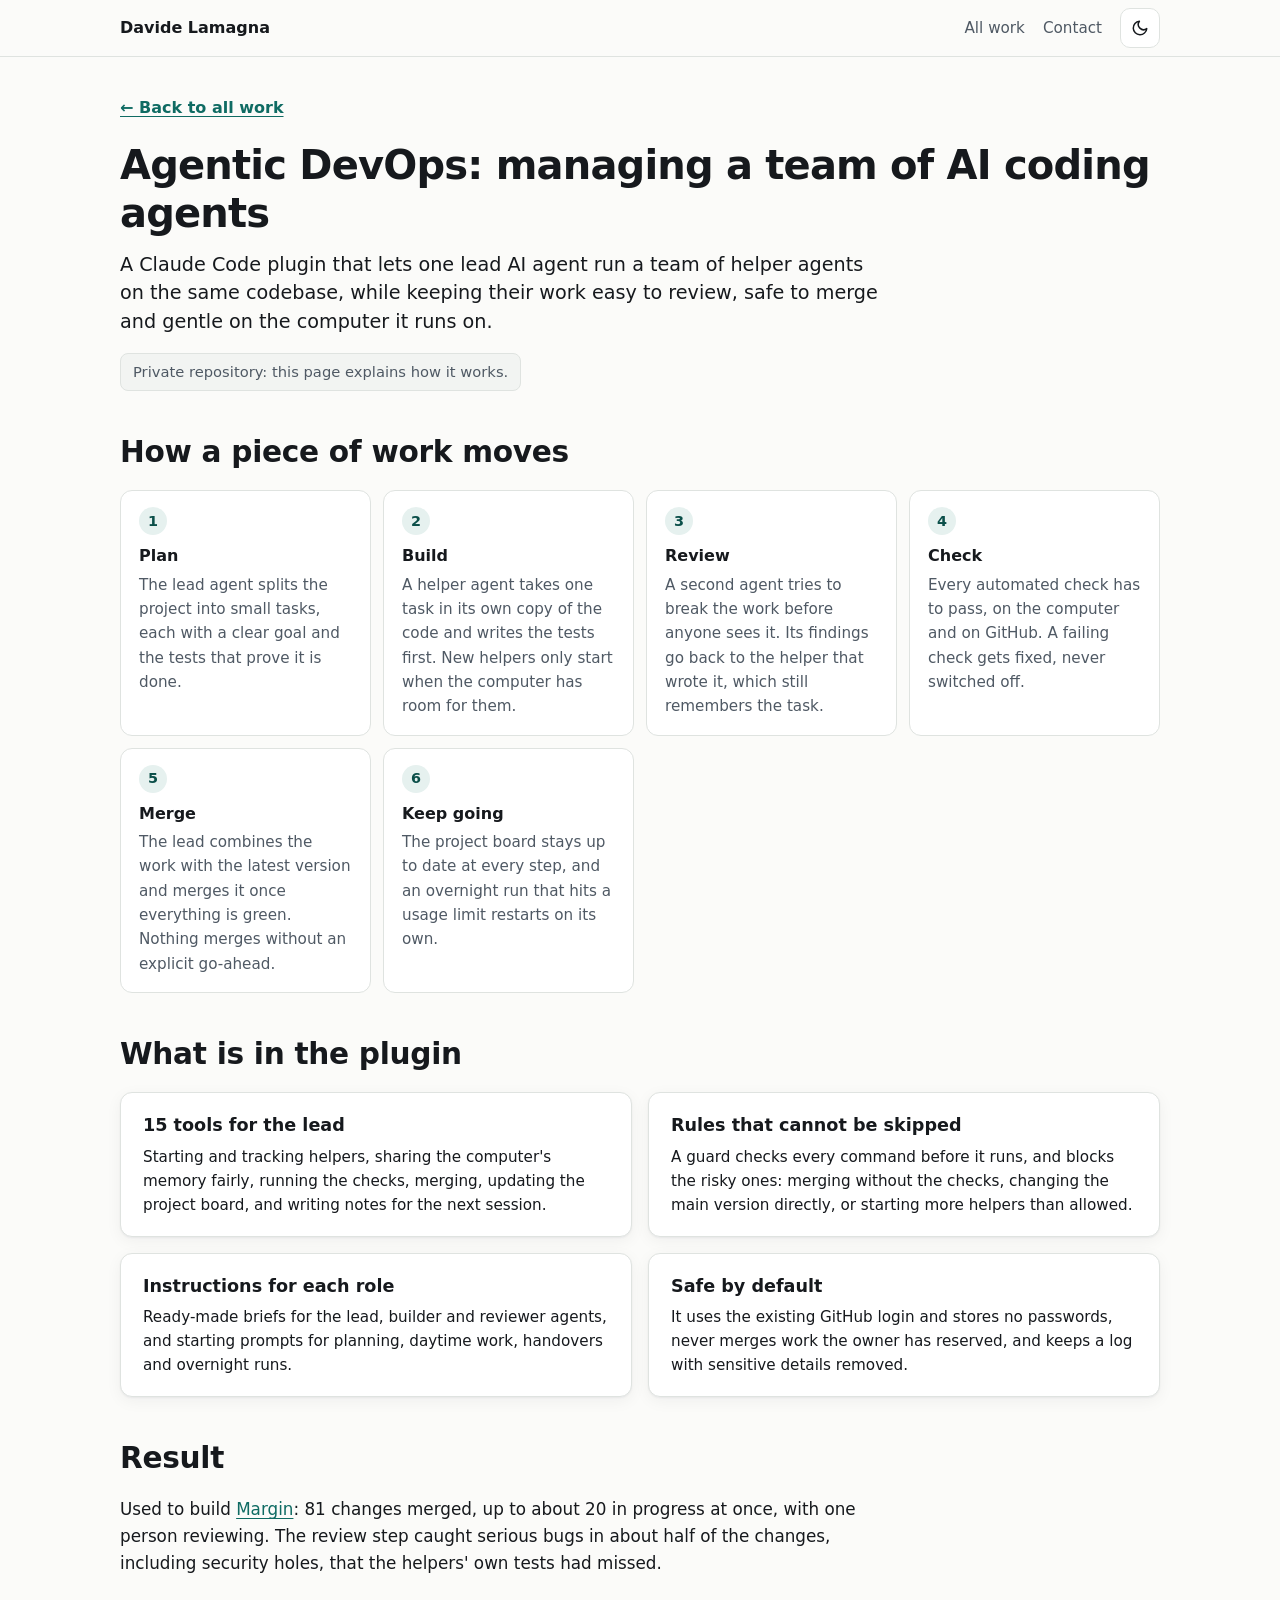
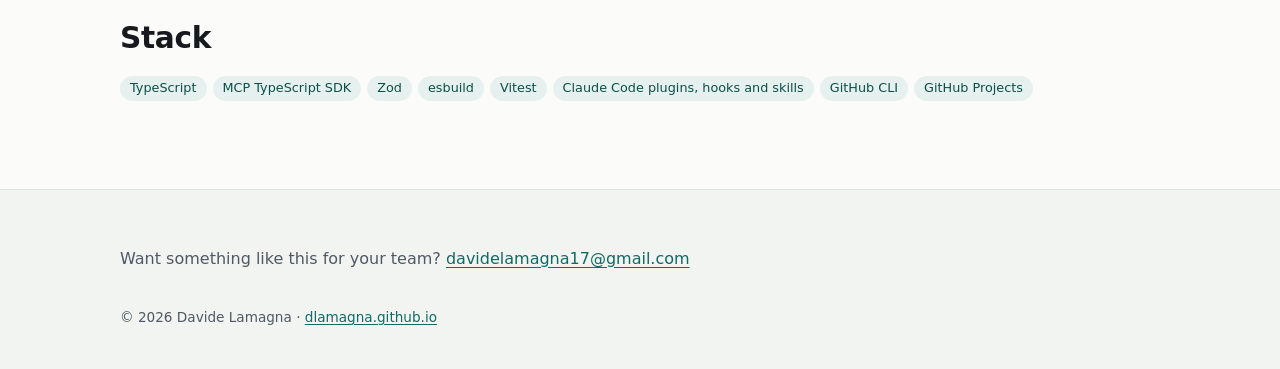
==== demos/agentic-devops/index.html @ f59e69c4 "Redesign the site as a one-page portfolio - One page: hero, about, what I do, selected work, more pr" ====
<!DOCTYPE html>
<html lang="en-GB" data-theme-toggle="on">
<head>
  <meta charset="UTF-8">
  <meta name="viewport" content="width=device-width, initial-scale=1">
  <title>Agentic DevOps: running a team of coding agents · Davide Lamagna</title>
  <meta name="description" content="How Agentic DevOps works: a Claude Code plugin that lets one lead AI agent run a team of helper agents on the same codebase.">
  <link rel="canonical" href="https://dlamagna.github.io/demos/agentic-devops/">
  <meta name="color-scheme" content="light">
  <meta name="theme-color" content="#fbfbf9">
  <!-- Same theme switch as the home page: "off" on <html> keeps the page light only. -->
  <script>
    (function () {
      var d = document.documentElement;
      if (d.getAttribute('data-theme-toggle') === 'off') return;
      try { if (localStorage.getItem('theme') === 'dark') d.setAttribute('data-theme', 'dark'); } catch (e) {}
    })();
  </script>
  <link rel="icon" href="../../assets/img/favicon.svg" type="image/svg+xml">
  <link rel="icon" href="../../favicon.png" type="image/png" sizes="32x32">
  <link rel="apple-touch-icon" href="../../assets/img/apple-touch-icon.png">
  <link rel="stylesheet" href="../../assets/css/site.css">
  <script src="../../assets/js/main.js" defer></script>
</head>
<body>
  <a class="skip-link" href="#main">Skip to content</a>

  <header class="site-header">
    <div class="wrap site-header__inner">
      <a class="site-header__name" href="../../">Davide Lamagna</a>
      <div class="site-header__end">
        <nav aria-label="Site">
          <ul class="site-nav">
            <li><a href="../../#work">All work</a></li>
            <li><a href="../../#contact">Contact</a></li>
          </ul>
        </nav>
        <button class="theme-toggle" id="theme-toggle" type="button" aria-label="Dark mode" aria-pressed="false" hidden>
          <svg class="icon-moon" viewBox="0 0 24 24" fill="none" stroke="currentColor" stroke-width="2" stroke-linecap="round" stroke-linejoin="round" aria-hidden="true"><path d="M21 12.8A9 9 0 1 1 11.2 3a7 7 0 0 0 9.8 9.8z"/></svg>
          <svg class="icon-sun" viewBox="0 0 24 24" fill="none" stroke="currentColor" stroke-width="2" stroke-linecap="round" stroke-linejoin="round" aria-hidden="true"><circle cx="12" cy="12" r="4"/><path d="M12 2v2M12 20v2M4.9 4.9l1.4 1.4M17.7 17.7l1.4 1.4M2 12h2M20 12h2M4.9 19.1l1.4-1.4M17.7 6.3l1.4-1.4"/></svg>
        </button>
      </div>
    </div>
  </header>

  <main id="main" class="wrap concept">
    <a class="concept__back" href="../../#work-agentic-devops">← Back to all work</a>
    <h1>Agentic DevOps: managing a team of AI coding agents</h1>
    <p class="concept__lede">A Claude Code plugin that lets one lead AI agent run a team of helper agents on the same codebase, while keeping their work easy to review, safe to merge and gentle on the computer it runs on.</p>
    <p class="concept__note">Private repository: this page explains how it works.</p>

    <section aria-labelledby="flow-title">
      <h2 id="flow-title">How a piece of work moves</h2>
      <ol class="flow">
        <li><strong>Plan</strong><p>The lead agent splits the project into small tasks, each with a clear goal and the tests that prove it is done.</p></li>
        <li><strong>Build</strong><p>A helper agent takes one task in its own copy of the code and writes the tests first. New helpers only start when the computer has room for them.</p></li>
        <li><strong>Review</strong><p>A second agent tries to break the work before anyone sees it. Its findings go back to the helper that wrote it, which still remembers the task.</p></li>
        <li><strong>Check</strong><p>Every automated check has to pass, on the computer and on GitHub. A failing check gets fixed, never switched off.</p></li>
        <li><strong>Merge</strong><p>The lead combines the work with the latest version and merges it once everything is green. Nothing merges without an explicit go-ahead.</p></li>
        <li><strong>Keep going</strong><p>The project board stays up to date at every step, and an overnight run that hits a usage limit restarts on its own.</p></li>
      </ol>
    </section>

    <section aria-labelledby="parts-title">
      <h2 id="parts-title">What is in the plugin</h2>
      <div class="offers">
        <article class="offer">
          <h3>15 tools for the lead</h3>
          <p>Starting and tracking helpers, sharing the computer's memory fairly, running the checks, merging, updating the project board, and writing notes for the next session.</p>
        </article>
        <article class="offer">
          <h3>Rules that cannot be skipped</h3>
          <p>A guard checks every command before it runs, and blocks the risky ones: merging without the checks, changing the main version directly, or starting more helpers than allowed.</p>
        </article>
        <article class="offer">
          <h3>Instructions for each role</h3>
          <p>Ready-made briefs for the lead, builder and reviewer agents, and starting prompts for planning, daytime work, handovers and overnight runs.</p>
        </article>
        <article class="offer">
          <h3>Safe by default</h3>
          <p>It uses the existing GitHub login and stores no passwords, never merges work the owner has reserved, and keeps a log with sensitive details removed.</p>
        </article>
      </div>
    </section>

    <section aria-labelledby="result-title">
      <h2 id="result-title">Result</h2>
      <p class="result">Used to build <a href="https://dlamagna.github.io/margin/">Margin</a>: 81 changes merged, up to about 20 in progress at once, with one person reviewing. The review step caught serious bugs in about half of the changes, including security holes, that the helpers' own tests had missed.</p>
    </section>

    <section aria-labelledby="stack-title">
      <h2 id="stack-title">Stack</h2>
      <ul class="chips" aria-label="Stack">
        <li class="chip">TypeScript</li><li class="chip">MCP TypeScript SDK</li><li class="chip">Zod</li><li class="chip">esbuild</li><li class="chip">Vitest</li><li class="chip">Claude Code plugins, hooks and skills</li><li class="chip">GitHub CLI</li><li class="chip">GitHub Projects</li>
      </ul>
    </section>
  </main>

  <footer class="contact" id="contact">
    <div class="wrap">
      <p class="contact__lede">Want something like this for your team? <a href="mailto:davidelamagna17@gmail.com">davidelamagna17@gmail.com</a></p>
      <p class="contact__small">© 2026 Davide Lamagna · <a href="../../">dlamagna.github.io</a></p>
    </div>
  </footer>
</body>
</html>
---- assets/css/site.css ----
/* Davide Lamagna: site styles. Light by default; dark when the visitor picks it with the header toggle (data-theme="dark" on <html>). */

:root {
  color-scheme: light;
  --bg: #fbfbf9;
  --surface: #ffffff;
  --surface-2: #f2f4f2;
  --text: #16191d;
  --muted: #4f5964;        /* 7.0:1 on --bg */
  --border: #dfe3e0;
  --accent: #0f6b63;       /* 6.1:1 on --bg, used for links and the primary button */
  --accent-strong: #0b524c;
  --on-accent: #ffffff;
  --tag-bg: #e6f1ef;
  --tag-text: #0b4f49;
  --todo-bg: #fff6db;
  --todo-text: #6b4b00;
  --todo-border: #e3c565;
  --ok: #1a7f37;
  --shadow: 0 1px 2px rgba(16, 24, 32, 0.05), 0 4px 16px rgba(16, 24, 32, 0.05);
  --radius: 12px;
  --wrap: 1080px;
  --font: system-ui, -apple-system, "Segoe UI", Roboto, "Helvetica Neue", Arial, sans-serif;
}

:root[data-theme="dark"] {
  color-scheme: dark;
  --bg: #101315;
  --surface: #171b1e;
  --surface-2: #1d2226;
  --text: #e8ebed;
  --muted: #a9b3bc;      /* 8.4:1 on --bg */
  --border: #2b3237;
  --accent: #5fd4c4;     /* 10.6:1 on --bg */
  --accent-strong: #8ee4d8;
  --on-accent: #062a26;
  --tag-bg: #16302d;
  --tag-text: #a8ebe1;
  --todo-bg: #33290d;
  --todo-text: #f3d98a;
  --todo-border: #7a6420;
  --ok: #4ac26b;
  --shadow: none;
}

*, *::before, *::after { box-sizing: border-box; }

html { scroll-behavior: smooth; -webkit-text-size-adjust: 100%; }
@media (prefers-reduced-motion: reduce) { html { scroll-behavior: auto; } }

body {
  margin: 0;
  font-family: var(--font);
  font-size: 1rem;
  line-height: 1.6;
  color: var(--text);
  background: var(--bg);
  overflow-wrap: break-word;
}

img { max-width: 100%; display: block; }

a { color: var(--accent); text-underline-offset: 0.18em; }
a:hover { color: var(--accent-strong); }

:focus-visible {
  outline: 3px solid var(--accent);
  outline-offset: 3px;
  border-radius: 4px;
}

h1, h2, h3 { line-height: 1.2; margin: 0; }
h2 { font-size: clamp(1.4rem, 1.1rem + 1.2vw, 1.85rem); letter-spacing: -0.01em; margin-bottom: 1.25rem; }
h3 { font-size: 1.1rem; }
p { margin: 0; }

.wrap { width: 100%; max-width: var(--wrap); margin: 0 auto; padding-inline: 20px; }

.skip-link {
  position: absolute; left: 12px; top: -48px; z-index: 10;
  padding: 8px 12px; border-radius: 8px;
  background: var(--accent); color: var(--on-accent); text-decoration: none;
}
.skip-link:focus { top: 12px; }

/* Header */
.site-header {
  position: sticky; top: 0; z-index: 5;
  background: color-mix(in srgb, var(--bg) 88%, transparent);
  backdrop-filter: saturate(1.4) blur(8px);
  border-bottom: 1px solid var(--border);
}
.site-header__inner { display: flex; align-items: center; justify-content: space-between; gap: 12px; min-height: 56px; flex-wrap: wrap; }
.site-header__name { font-weight: 700; color: var(--text); text-decoration: none; }
.site-nav { display: flex; flex-wrap: wrap; gap: 4px 18px; list-style: none; margin: 0; padding: 0; font-size: 0.95rem; }
.site-nav a { color: var(--muted); text-decoration: none; padding: 6px 0; display: inline-block; }
.site-nav a:hover { color: var(--text); }
.site-header__end { display: flex; align-items: center; gap: 18px; }
.theme-toggle {
  display: inline-grid; place-items: center; width: 40px; height: 40px; flex: none;
  border: 1px solid var(--border); border-radius: 10px; background: var(--surface); color: var(--text); cursor: pointer;
}
.theme-toggle[hidden] { display: none; }
.theme-toggle:hover { border-color: var(--accent); }
.theme-toggle svg { width: 18px; height: 18px; }
.theme-toggle .icon-sun { display: none; }
:root[data-theme="dark"] .theme-toggle .icon-sun { display: block; }
:root[data-theme="dark"] .theme-toggle .icon-moon { display: none; }

/* Hero */
.hero { display: grid; grid-template-columns: auto 1fr; gap: 28px 40px; align-items: start; padding-top: 64px; padding-bottom: 48px; }
.avatar { width: 160px; height: 160px; border-radius: 50%; object-fit: cover; border: 1px solid var(--border); background: var(--surface-2); }
.avatar--initials { display: grid; place-items: center; font-size: 3rem; font-weight: 700; color: var(--tag-text); background: var(--tag-bg); }
.avatar--initials[hidden] { display: none; }
.hero h1 { font-size: clamp(2rem, 1.6rem + 1.6vw, 2.75rem); letter-spacing: -0.02em; }
.hero__place { color: var(--muted); margin-top: 4px; }
.hero__headline { font-size: clamp(1.2rem, 1.05rem + 0.8vw, 1.55rem); line-height: 1.4; font-weight: 500; margin-top: 18px; max-width: 34em; text-wrap: pretty; }

.tags { display: flex; flex-wrap: wrap; gap: 8px; list-style: none; margin: 20px 0 0; padding: 0; }
.tags li, .chip {
  background: var(--tag-bg); color: var(--tag-text);
  border-radius: 999px; padding: 4px 12px; font-size: 0.9rem; font-weight: 500;
}


.actions { display: flex; flex-wrap: wrap; gap: 12px; margin-top: 24px; }
.button {
  display: inline-flex; align-items: center; justify-content: center; gap: 6px;
  min-height: 44px; padding: 10px 20px; border-radius: 10px;
  border: 1px solid var(--border); background: var(--surface); color: var(--text);
  font-weight: 600; text-decoration: none;
}
.button:hover { border-color: var(--accent); color: var(--text); }
.button--primary { background: var(--accent); border-color: var(--accent); color: var(--on-accent); }
.button--primary:hover { background: var(--accent-strong); border-color: var(--accent-strong); color: var(--on-accent); }
.button__note { font-weight: 400; opacity: 0.8; }

/* Sections */
.section { padding-top: 56px; padding-bottom: 8px; scroll-margin-top: 64px; }
.prose { display: grid; gap: 14px; max-width: 46em; font-size: 1.05rem; }

/* Services */
.offers { display: grid; grid-template-columns: repeat(auto-fit, minmax(min(100%, 420px), 1fr)); gap: 16px; }
.offer, .case, .more-item {
  background: var(--surface); border: 1px solid var(--border); border-radius: var(--radius); box-shadow: var(--shadow);
}
.offer { padding: 22px 22px 18px; }
.offer__lede { color: var(--muted); margin-top: 6px; }
.offer ul { margin: 14px 0 0; padding-left: 1.1em; display: grid; gap: 8px; font-size: 0.95rem; }

.roles-title { margin-top: 40px; margin-bottom: 14px; }
.roles { display: grid; grid-template-columns: repeat(auto-fit, minmax(300px, 1fr)); gap: 10px 28px; margin: 0; }
.roles div { padding: 10px 0; border-top: 1px solid var(--border); }
.roles dt { font-weight: 700; font-size: 0.9rem; }
.roles dd { margin: 2px 0 0; color: var(--muted); font-size: 0.95rem; }

/* Case cards */
.cases { display: grid; grid-template-columns: repeat(2, minmax(0, 1fr)); gap: 16px; }
.case { padding: 24px; display: flex; flex-direction: column; gap: 14px; }
.case--wide { grid-column: 1 / -1; }
.case__meta { color: var(--muted); font-size: 0.9rem; margin-top: 4px; }
.case dl { margin: 0; display: grid; gap: 10px; }
.case dt { font-size: 0.78rem; font-weight: 700; letter-spacing: 0.06em; text-transform: uppercase; color: var(--muted); }
.case dd { margin: 2px 0 0; }
.case__items { margin: 4px 0 0; padding-left: 1.1em; display: grid; gap: 4px 28px; grid-template-columns: repeat(auto-fit, minmax(300px, 1fr)); font-size: 0.95rem; }
.chips { display: flex; flex-wrap: wrap; gap: 6px; list-style: none; margin: 0; padding: 0; }
.chips .chip { font-size: 0.8rem; padding: 2px 10px; }
.links { display: flex; flex-wrap: wrap; gap: 6px 18px; list-style: none; margin: auto 0 0; padding: 0; font-weight: 600; font-size: 0.95rem; }
.case__foot { margin-top: auto; display: flex; flex-wrap: wrap; align-items: center; gap: 10px 20px; }
.case__foot .links { margin: 0; }
.case__demo { min-height: 40px; padding: 8px 16px; }
.more-item__demo { font-weight: 600; margin-top: auto; padding: 4px 0; }
.links a { display: inline-block; padding: 4px 0; }

/* Visible placeholders for missing facts (each one also has a TODO(Davide) comment in the markup) */
.todo {
  display: inline-block; align-self: flex-start; justify-self: start;
  background: var(--todo-bg); color: var(--todo-text);
  border: 1px dashed var(--todo-border); border-radius: 6px;
  padding: 2px 8px; font-size: 0.82rem; font-weight: 500;
}

/* More projects and side ventures */
.more-group + .more-group { margin-top: 28px; }
.more-group h3 { margin-bottom: 12px; }
.more-grid { display: grid; grid-template-columns: repeat(auto-fill, minmax(300px, 1fr)); gap: 12px; list-style: none; margin: 0; padding: 0; }
.more-item { padding: 16px 18px; display: flex; flex-direction: column; gap: 6px; font-size: 0.95rem; box-shadow: none; }
.more-item__head { display: flex; justify-content: space-between; align-items: baseline; gap: 12px; }
.more-item__title { font-weight: 700; }
.more-item__years { color: var(--muted); font-size: 0.85rem; white-space: nowrap; }
.more-item p { color: var(--muted); }

/* Experience */
.timeline-grid { display: grid; grid-template-columns: minmax(0, 1.5fr) minmax(0, 1fr); gap: 24px 48px; }
.subhead { font-size: 0.85rem; text-transform: uppercase; letter-spacing: 0.06em; color: var(--muted); margin-bottom: 12px; }
.timeline { list-style: none; margin: 0; padding: 0; border-left: 2px solid var(--border); }
.timeline > li { position: relative; padding: 0 0 22px 20px; }
.timeline > li::before { content: ""; position: absolute; left: -7px; top: 0.45em; width: 12px; height: 12px; border-radius: 50%; background: var(--bg); border: 2px solid var(--accent); }
.timeline__role { font-weight: 700; }
.timeline__org { color: var(--text); }
.timeline__when { color: var(--muted); font-size: 0.9rem; }
.timeline__line { color: var(--muted); font-size: 0.95rem; margin-top: 4px; }
.timeline__roles { list-style: none; margin: 10px 0 0; padding: 0; display: grid; gap: 10px; }
.timeline__roles > li { padding-left: 12px; border-left: 2px solid var(--border); }
.timeline__subrole { font-weight: 600; }

/* Writing */
.writing { list-style: none; margin: 0; padding: 0; display: grid; gap: 0; }
.writing > li { padding: 16px 0; border-top: 1px solid var(--border); display: grid; gap: 4px; }
.writing > li:last-child { border-bottom: 1px solid var(--border); }
.writing__title { font-weight: 700; font-size: 1.05rem; }
.writing__meta { color: var(--muted); font-size: 0.95rem; }
.writing .links { margin-top: 4px; }

/* Contact footer */
.contact { margin-top: 72px; padding: 56px 0 40px; background: var(--surface-2); border-top: 1px solid var(--border); }
.contact__lede { color: var(--muted); max-width: 40em; }
.contact__links { display: flex; flex-wrap: wrap; gap: 10px 28px; list-style: none; margin: 20px 0 0; padding: 0; font-weight: 600; font-size: 1.05rem; }
.contact__links a { display: inline-block; padding: 6px 0; }
.contact__small { margin-top: 36px; color: var(--muted); font-size: 0.85rem; }

/* Fallback content (no JavaScript, or data/projects.json failed to load) */
.fallback ul { padding-left: 1.1em; }
.fallback li + li { margin-top: 10px; }

@media (max-width: 760px) {
  .hero { grid-template-columns: 1fr; padding-top: 36px; gap: 20px; }
  .avatar { width: 96px; height: 96px; }
  .avatar--initials { font-size: 2.2rem; }
  .cases, .timeline-grid { grid-template-columns: 1fr; }
  .offers, .roles, .more-grid, .case__items { grid-template-columns: 1fr; }
  .case { padding: 20px; }
}

@media (max-width: 420px) {
  .wrap { padding-inline: 16px; }
  .tags { gap: 6px; }
  .tags li { font-size: 0.82rem; padding: 3px 10px; }
  .site-nav { gap: 2px 14px; font-size: 0.9rem; }
  .actions .button { flex: 1 1 auto; }
}

/* "Stack, by layer": the projects that prove each layer */
.stack dd { color: var(--text); }
.stack__where { display: block; margin-top: 2px; color: var(--muted); font-size: 0.85rem; }

/* Concept pages for projects in private repositories (demos/<project>/) */
.concept { padding-top: 32px; padding-bottom: 16px; }
.concept__back { display: inline-block; font-weight: 600; padding: 6px 0; }
.concept h1 { font-size: clamp(1.8rem, 1.4rem + 1.6vw, 2.5rem); letter-spacing: -0.02em; margin-top: 14px; }
.concept__lede { font-size: clamp(1.05rem, 1rem + 0.3vw, 1.2rem); line-height: 1.5; margin-top: 14px; max-width: 40em; }
.concept__note { margin-top: 16px; display: inline-block; padding: 6px 12px; border-radius: 8px; background: var(--surface-2); border: 1px solid var(--border); color: var(--muted); font-size: 0.92rem; }
.concept > section { padding-top: 44px; }
.concept .chips { margin-top: 4px; }
.flow { list-style: none; counter-reset: step; margin: 0; padding: 0; display: grid; gap: 12px; grid-template-columns: repeat(auto-fit, minmax(min(100%, 250px), 1fr)); }
.flow > li { counter-increment: step; background: var(--surface); border: 1px solid var(--border); border-radius: var(--radius); padding: 16px 18px; }
.flow > li::before { content: counter(step); display: inline-grid; place-items: center; width: 28px; height: 28px; border-radius: 50%; background: var(--tag-bg); color: var(--tag-text); font-weight: 700; font-size: 0.9rem; margin-bottom: 8px; }
.flow strong { display: block; }
.flow p { color: var(--muted); font-size: 0.95rem; margin-top: 4px; }
.offer p { margin-top: 8px; font-size: 0.95rem; }
.offer .tool-list { display: flex; flex-wrap: wrap; gap: 6px; list-style: none; margin: 12px 0 0; padding: 0; }
.tool-list code { font-size: 0.82rem; background: var(--surface-2); border: 1px solid var(--border); border-radius: 6px; padding: 1px 6px; }
.result { max-width: 46em; font-size: 1.05rem; }
.mock { margin: 0; max-width: 560px; }
.mock__entry { background: var(--surface); border: 1px solid var(--border); border-radius: var(--radius); box-shadow: var(--shadow); padding: 20px 22px; }
.mock__date { font-weight: 700; }
.mock__entry > p { margin-top: 8px; }
.mock__context { list-style: none; margin: 14px 0 0; padding: 12px 0 0; border-top: 1px solid var(--border); display: grid; gap: 6px; font-size: 0.92rem; color: var(--muted); }
.mock__context span { display: inline-block; min-width: 4.5em; font-weight: 700; color: var(--text); }
.mock figcaption { margin-top: 8px; color: var(--muted); font-size: 0.85rem; }
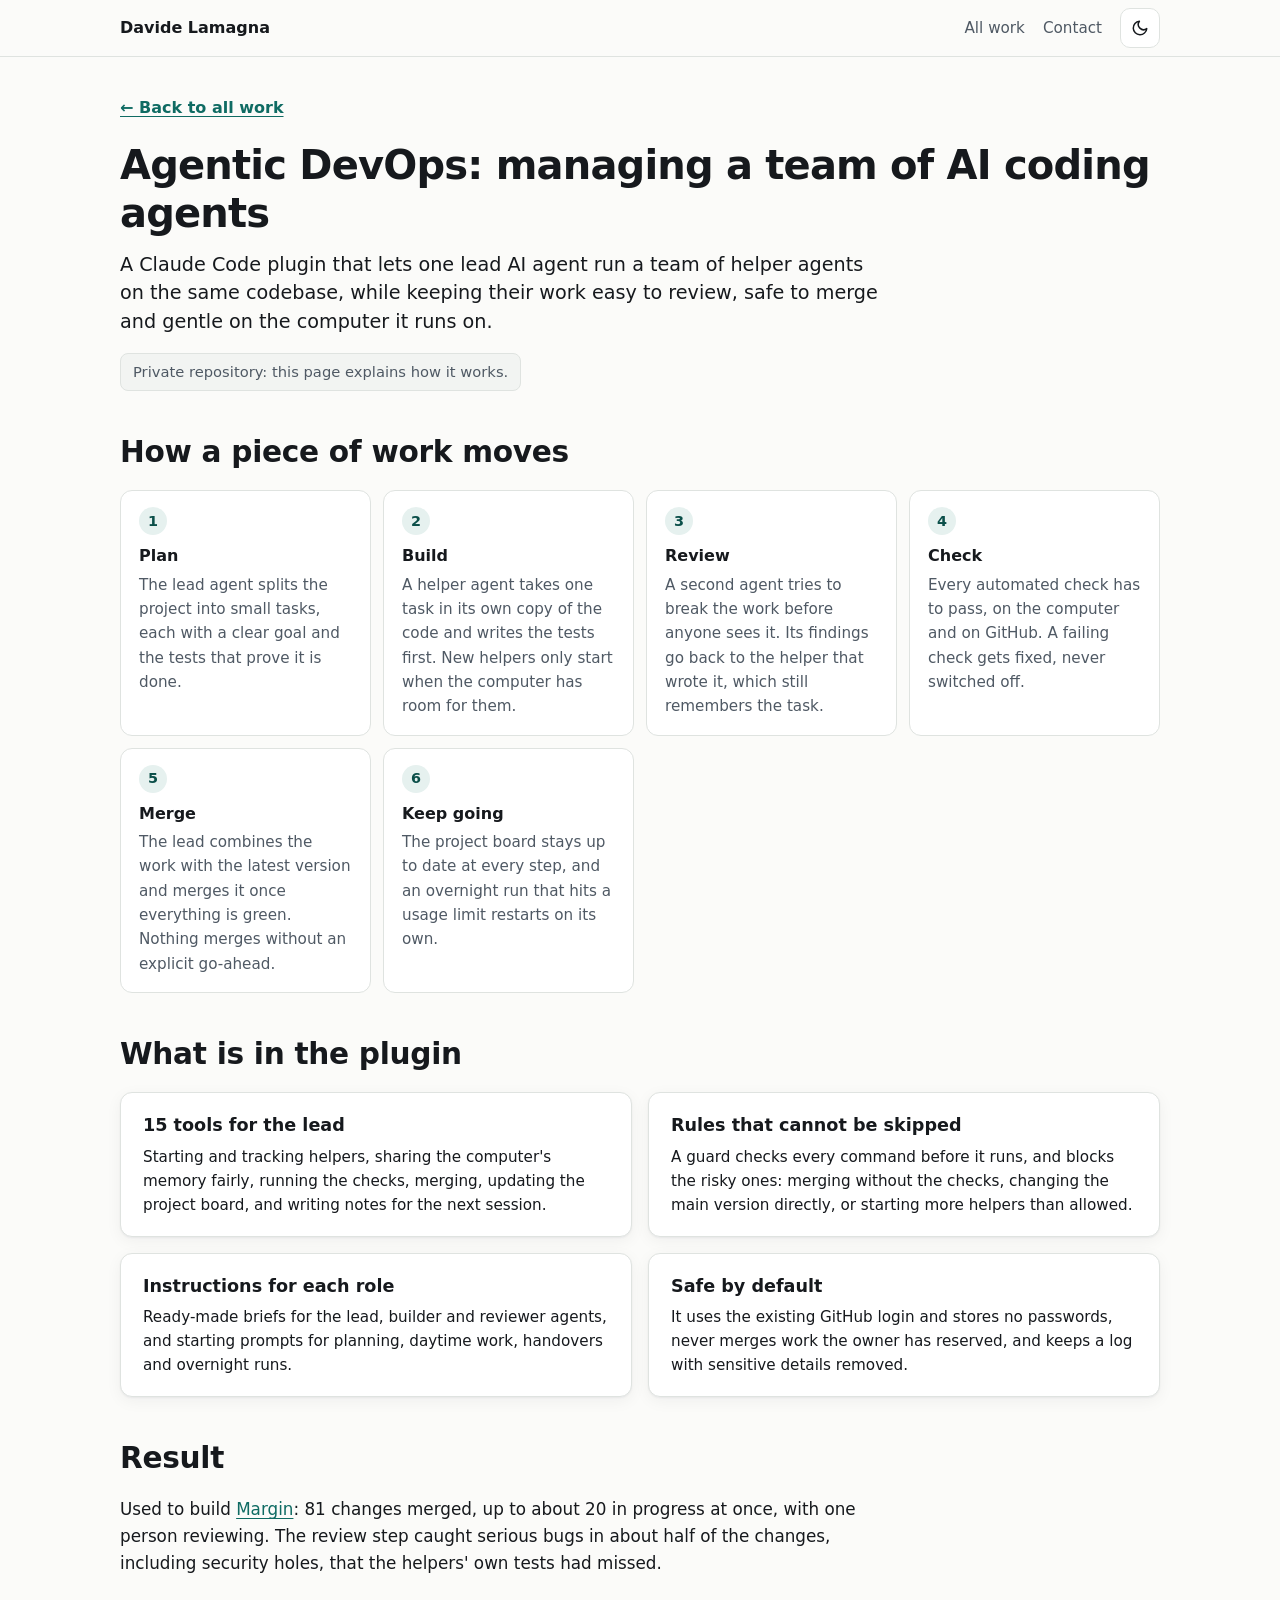
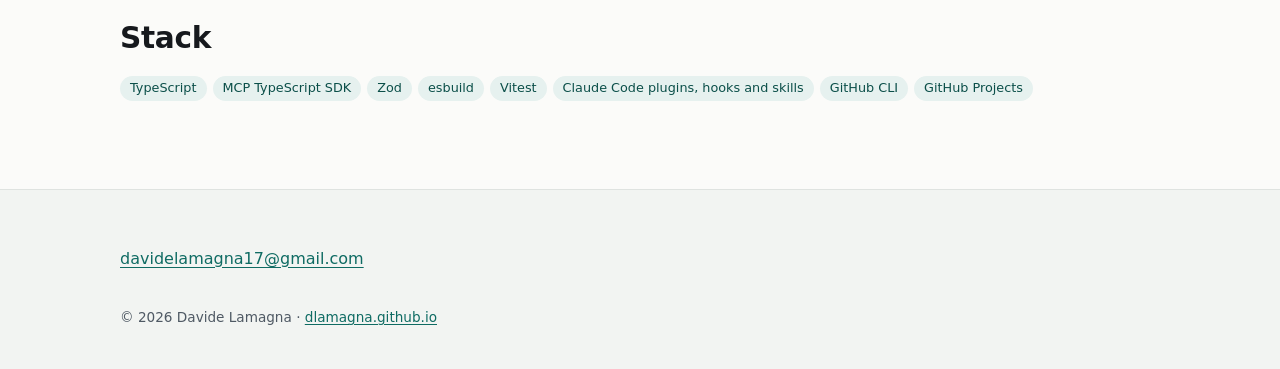
==== commit ed59f2b8: "Remove availability and solicitation wording Drop the 'Questions, ideas or a project in mind?' line," ====
--- a/demos/agentic-devops/index.html
+++ b/demos/agentic-devops/index.html
@@ -98,7 +98,7 @@
 
   <footer class="contact" id="contact">
     <div class="wrap">
-      <p class="contact__lede">Want something like this for your team? <a href="mailto:davidelamagna17@gmail.com">davidelamagna17@gmail.com</a></p>
+      <p class="contact__lede"><a href="mailto:davidelamagna17@gmail.com">davidelamagna17@gmail.com</a></p>
       <p class="contact__small">© 2026 Davide Lamagna · <a href="../../">dlamagna.github.io</a></p>
     </div>
   </footer>
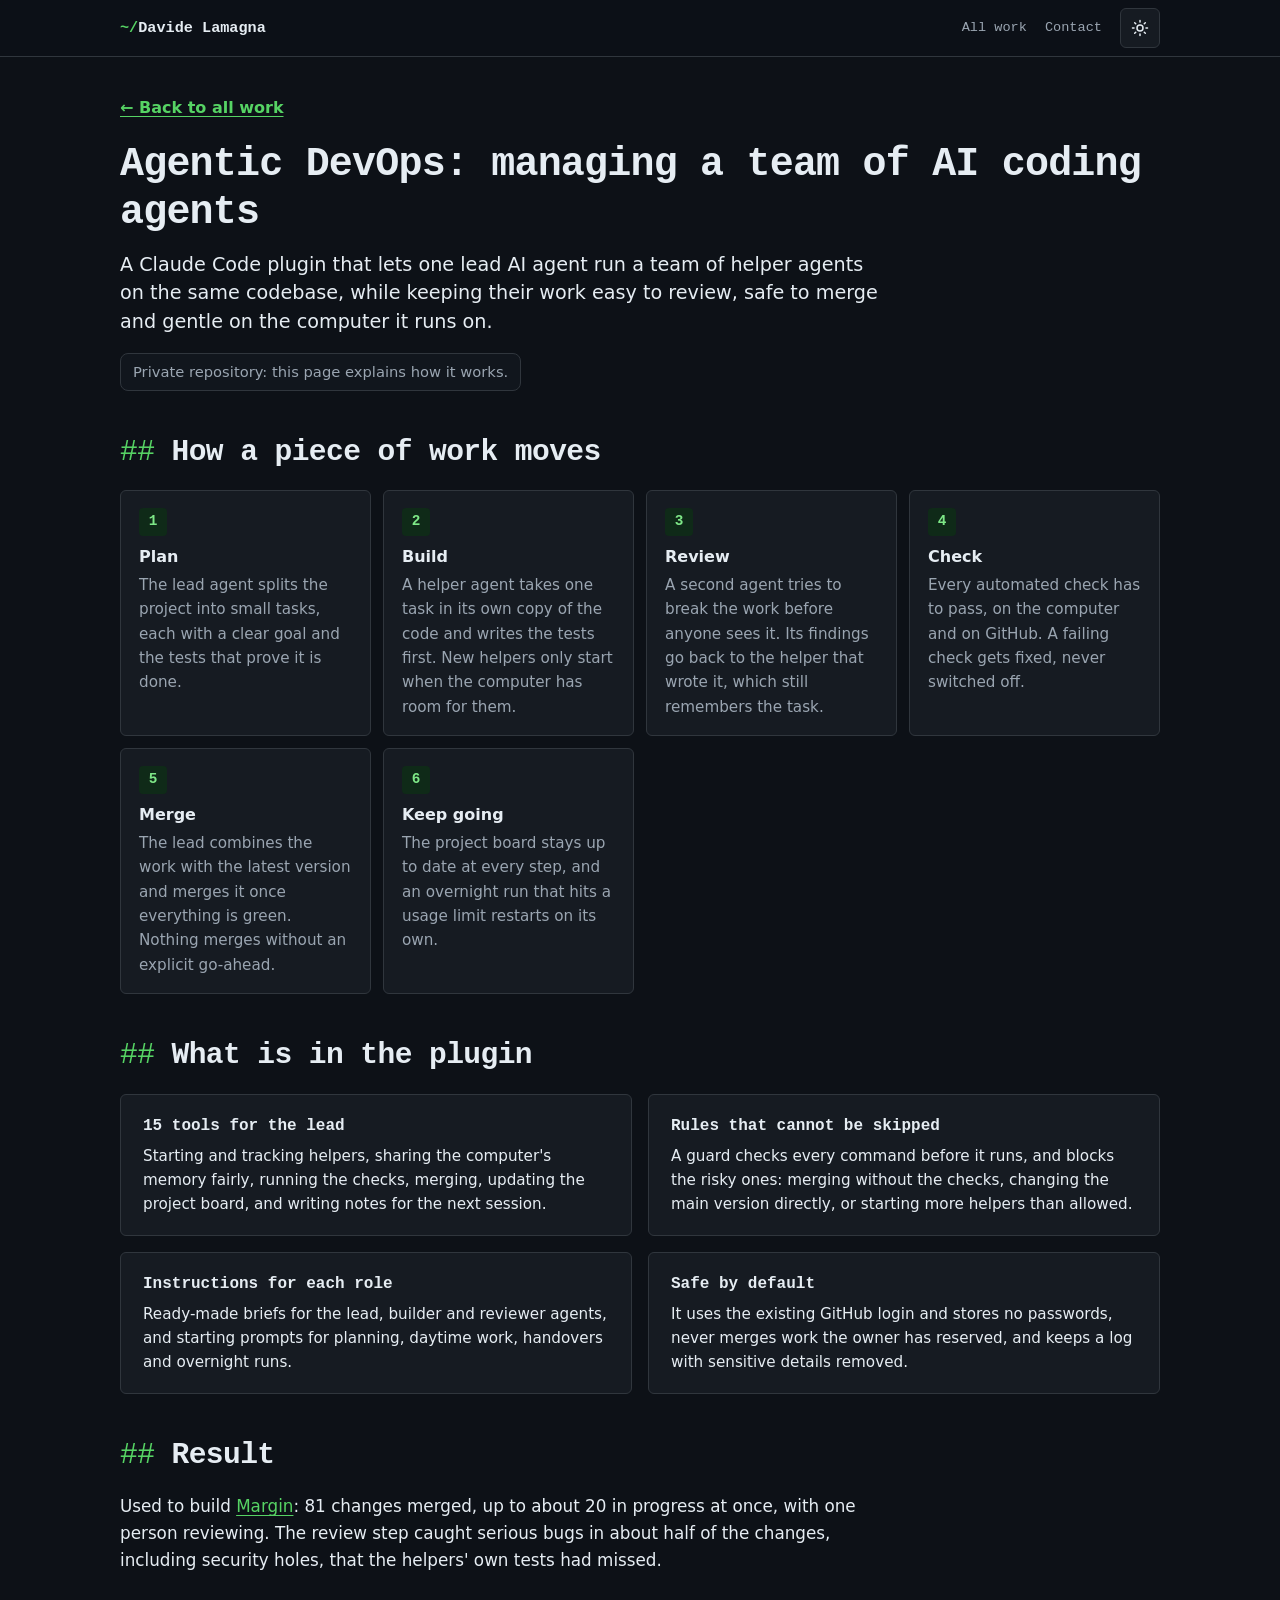
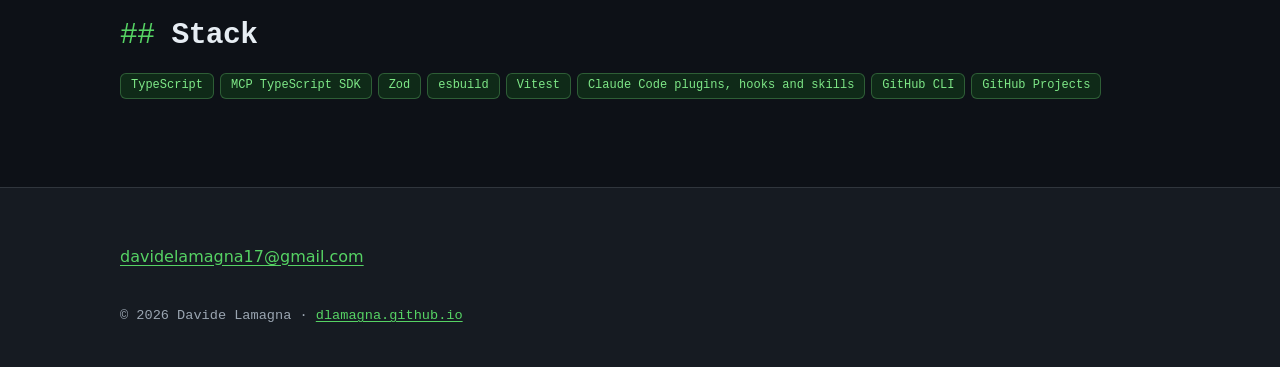
==== commit bb040562: "Default to dark mode and restyle with a developer look Dark by default (light via the toggle, choice" ====
--- a/demos/agentic-devops/index.html
+++ b/demos/agentic-devops/index.html
@@ -1,19 +1,19 @@
 <!DOCTYPE html>
-<html lang="en-GB" data-theme-toggle="on">
+<html lang="en-GB" data-theme="dark" data-theme-toggle="on">
 <head>
   <meta charset="UTF-8">
   <meta name="viewport" content="width=device-width, initial-scale=1">
   <title>Agentic DevOps: running a team of coding agents · Davide Lamagna</title>
   <meta name="description" content="How Agentic DevOps works: a Claude Code plugin that lets one lead AI agent run a team of helper agents on the same codebase.">
   <link rel="canonical" href="https://dlamagna.github.io/demos/agentic-devops/">
-  <meta name="color-scheme" content="light">
-  <meta name="theme-color" content="#fbfbf9">
+  <meta name="color-scheme" content="dark light">
+  <meta name="theme-color" content="#0d1117">
   <!-- Same theme switch as the home page: "off" on <html> keeps the page light only. -->
   <script>
     (function () {
       var d = document.documentElement;
       if (d.getAttribute('data-theme-toggle') === 'off') return;
-      try { if (localStorage.getItem('theme') === 'dark') d.setAttribute('data-theme', 'dark'); } catch (e) {}
+      try { if (localStorage.getItem('theme') === 'light') d.removeAttribute('data-theme'); } catch (e) {}
     })();
   </script>
   <link rel="icon" href="../../assets/img/favicon.svg" type="image/svg+xml">
--- a/assets/css/site.css
+++ b/assets/css/site.css
@@ -1,45 +1,46 @@
-/* Davide Lamagna: site styles. Light by default; dark when the visitor picks it with the header toggle (data-theme="dark" on <html>). */
+/* Davide Lamagna: site styles. Dark by default (data-theme="dark" on <html>); the header toggle switches to light and remembers the choice. */
 
 :root {
   color-scheme: light;
-  --bg: #fbfbf9;
-  --surface: #ffffff;
-  --surface-2: #f2f4f2;
-  --text: #16191d;
-  --muted: #4f5964;        /* 7.0:1 on --bg */
-  --border: #dfe3e0;
-  --accent: #0f6b63;       /* 6.1:1 on --bg, used for links and the primary button */
-  --accent-strong: #0b524c;
+  --bg: #ffffff;
+  --surface: #f6f8fa;
+  --surface-2: #eef1f4;
+  --text: #1f2328;
+  --muted: #59636e;        /* 6.3:1 on --bg */
+  --border: #d1d9e0;
+  --accent: #1a7f37;       /* 5.1:1 on --bg, used for links and the primary button */
+  --accent-strong: #116329;
   --on-accent: #ffffff;
-  --tag-bg: #e6f1ef;
-  --tag-text: #0b4f49;
+  --tag-bg: #dafbe1;
+  --tag-text: #0f5323;
   --todo-bg: #fff6db;
   --todo-text: #6b4b00;
   --todo-border: #e3c565;
   --ok: #1a7f37;
-  --shadow: 0 1px 2px rgba(16, 24, 32, 0.05), 0 4px 16px rgba(16, 24, 32, 0.05);
-  --radius: 12px;
+  --shadow: none;
+  --radius: 6px;
   --wrap: 1080px;
   --font: system-ui, -apple-system, "Segoe UI", Roboto, "Helvetica Neue", Arial, sans-serif;
+  --mono: ui-monospace, "SF Mono", "JetBrains Mono", "Cascadia Code", Menlo, Consolas, "Liberation Mono", monospace;
 }
 
 :root[data-theme="dark"] {
   color-scheme: dark;
-  --bg: #101315;
-  --surface: #171b1e;
-  --surface-2: #1d2226;
-  --text: #e8ebed;
-  --muted: #a9b3bc;      /* 8.4:1 on --bg */
-  --border: #2b3237;
-  --accent: #5fd4c4;     /* 10.6:1 on --bg */
-  --accent-strong: #8ee4d8;
-  --on-accent: #062a26;
-  --tag-bg: #16302d;
-  --tag-text: #a8ebe1;
+  --bg: #0d1117;
+  --surface: #161b22;
+  --surface-2: #11161d;
+  --text: #e6edf3;
+  --muted: #9aa5b1;      /* 7.6:1 on --bg */
+  --border: #30363d;
+  --accent: #56d364;     /* 11:1 on --bg */
+  --accent-strong: #7ee787;
+  --on-accent: #04210d;
+  --tag-bg: #0f2a18;
+  --tag-text: #7ee787;
   --todo-bg: #33290d;
   --todo-text: #f3d98a;
   --todo-border: #7a6420;
-  --ok: #4ac26b;
+  --ok: #56d364;
   --shadow: none;
 }
 
@@ -268,3 +269,58 @@
 .mock__context { list-style: none; margin: 14px 0 0; padding: 12px 0 0; border-top: 1px solid var(--border); display: grid; gap: 6px; font-size: 0.92rem; color: var(--muted); }
 .mock__context span { display: inline-block; min-width: 4.5em; font-weight: 700; color: var(--text); }
 .mock figcaption { margin-top: 8px; color: var(--muted); font-size: 0.85rem; }
+
+/* Developer look: monospace for labels and chrome, terminal-style prompts, flat bordered cards */
+.site-header__name { font-family: var(--mono); font-size: 0.95rem; }
+.site-header__name::before { content: "~/"; color: var(--accent); }
+.site-nav { font-family: var(--mono); font-size: 0.85rem; }
+.site-nav a:hover { color: var(--accent); }
+.theme-toggle { border-radius: 6px; }
+
+.hero__text::before {
+  content: "$ whoami" / "";
+  display: block; margin-bottom: 10px;
+  font-family: var(--mono); font-size: 0.9rem; color: var(--accent);
+}
+.hero h1 { font-family: var(--mono); font-weight: 700; letter-spacing: -0.03em; }
+.hero__place { font-family: var(--mono); font-size: 0.9rem; }
+.hero__place::before { content: "// " / ""; color: var(--accent); }
+.hero__headline { font-weight: 400; color: var(--text); }
+.avatar { border-radius: 8px; }
+.avatar--initials { font-family: var(--mono); }
+
+h2 { font-family: var(--mono); letter-spacing: -0.02em; }
+h2::before { content: "## " / ""; color: var(--accent); font-weight: 400; }
+.concept h1 { font-family: var(--mono); }
+
+.tags li, .chip {
+  font-family: var(--mono); font-size: 0.8rem; font-weight: 400;
+  border-radius: 6px; border: 1px solid color-mix(in srgb, var(--tag-text) 28%, transparent);
+}
+.chips .chip { font-size: 0.75rem; }
+
+.button { font-family: var(--mono); font-size: 0.9rem; border-radius: 6px; }
+.button:hover { border-color: var(--accent); color: var(--accent); }
+.button--primary:hover { color: var(--on-accent); }
+.button__note { opacity: 0.7; }
+
+.offer, .case, .more-item, .flow > li, .mock__entry { border-radius: 6px; }
+.offer h3, .case h3, .more-item__title { font-family: var(--mono); font-size: 1rem; }
+.offer, .case { transition: border-color 0.15s; }
+.offer:hover, .case:hover { border-color: color-mix(in srgb, var(--accent) 55%, var(--border)); }
+.offer ul { list-style: none; padding-left: 0; }
+.offer ul li { position: relative; padding-left: 1.4em; }
+.offer ul li::before { content: ">"; position: absolute; left: 0; font-family: var(--mono); color: var(--accent); }
+
+.case dt, .subhead, .roles dt { font-family: var(--mono); }
+.more-item__years, .timeline__when, .case__meta, .writing__meta, .stack__where { font-family: var(--mono); font-size: 0.82rem; }
+.timeline { border-left-style: dashed; }
+.timeline > li::before { border-radius: 2px; }
+.flow > li::before { border-radius: 4px; font-family: var(--mono); }
+
+.contact { background: var(--surface); }
+.contact__links, .contact__small { font-family: var(--mono); }
+.contact__links { font-size: 0.95rem; }
+code, .tool-list code { font-family: var(--mono); }
+
+@media (prefers-reduced-motion: reduce) { .offer, .case { transition: none; } }
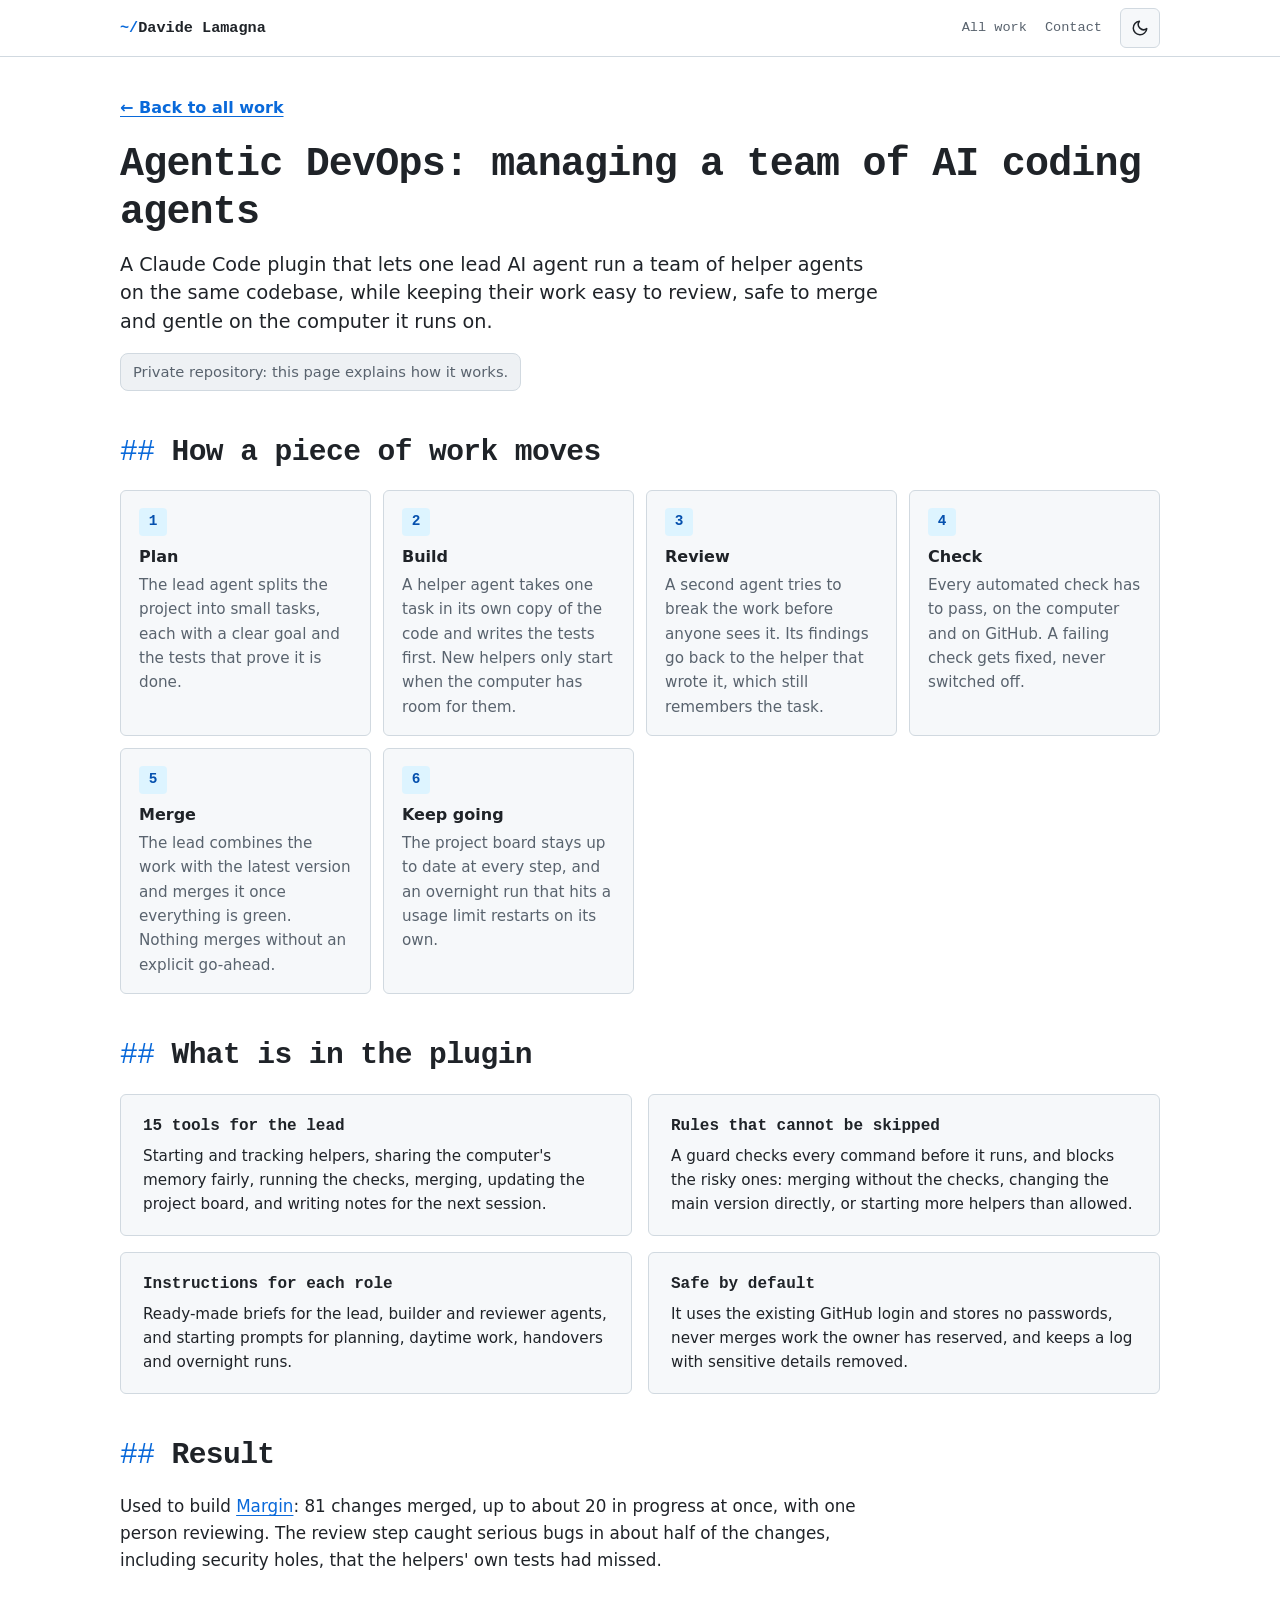
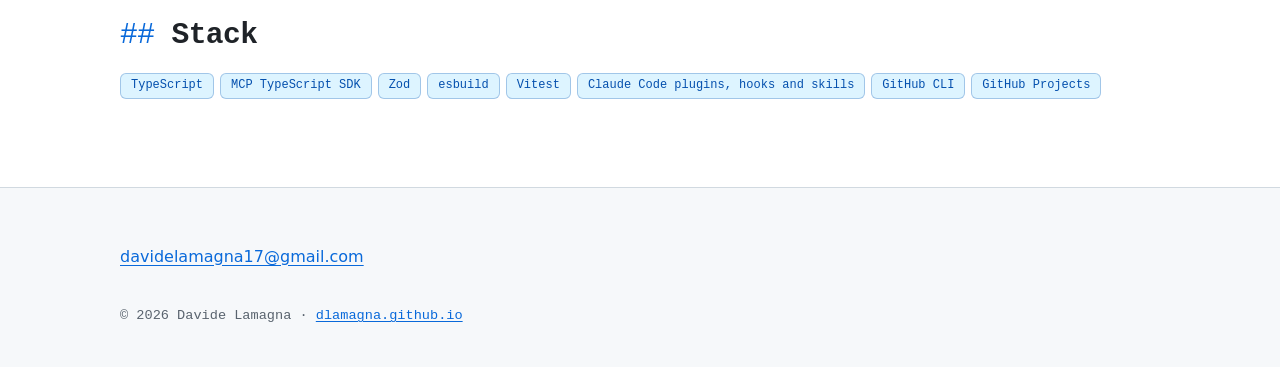
==== commit af7ac3fb: "Default to light mode with blue accents; refresh preview image Co-Authored-By: Claude Sonnet 5.5 <no" ====
--- a/demos/agentic-devops/index.html
+++ b/demos/agentic-devops/index.html
@@ -1,19 +1,19 @@
 <!DOCTYPE html>
-<html lang="en-GB" data-theme="dark" data-theme-toggle="on">
+<html lang="en-GB" data-theme-toggle="on">
 <head>
   <meta charset="UTF-8">
   <meta name="viewport" content="width=device-width, initial-scale=1">
   <title>Agentic DevOps: running a team of coding agents · Davide Lamagna</title>
   <meta name="description" content="How Agentic DevOps works: a Claude Code plugin that lets one lead AI agent run a team of helper agents on the same codebase.">
   <link rel="canonical" href="https://dlamagna.github.io/demos/agentic-devops/">
-  <meta name="color-scheme" content="dark light">
-  <meta name="theme-color" content="#0d1117">
+  <meta name="color-scheme" content="light dark">
+  <meta name="theme-color" content="#ffffff">
   <!-- Same theme switch as the home page: "off" on <html> keeps the page light only. -->
   <script>
     (function () {
       var d = document.documentElement;
       if (d.getAttribute('data-theme-toggle') === 'off') return;
-      try { if (localStorage.getItem('theme') === 'light') d.removeAttribute('data-theme'); } catch (e) {}
+      try { if (localStorage.getItem('theme') === 'dark') d.setAttribute('data-theme', 'dark'); } catch (e) {}
     })();
   </script>
   <link rel="icon" href="../../assets/img/favicon.svg" type="image/svg+xml">
--- a/assets/css/site.css
+++ b/assets/css/site.css
@@ -1,4 +1,4 @@
-/* Davide Lamagna: site styles. Dark by default (data-theme="dark" on <html>); the header toggle switches to light and remembers the choice. */
+/* Davide Lamagna: site styles. Light by default; dark when the visitor picks it with the header toggle (data-theme="dark" on <html>). */
 
 :root {
   color-scheme: light;
@@ -8,11 +8,11 @@
   --text: #1f2328;
   --muted: #59636e;        /* 6.3:1 on --bg */
   --border: #d1d9e0;
-  --accent: #1a7f37;       /* 5.1:1 on --bg, used for links and the primary button */
-  --accent-strong: #116329;
+  --accent: #0969da;       /* 5.2:1 on --bg, used for links and the primary button */
+  --accent-strong: #0550ae;
   --on-accent: #ffffff;
-  --tag-bg: #dafbe1;
-  --tag-text: #0f5323;
+  --tag-bg: #ddf4ff;
+  --tag-text: #0550ae;
   --todo-bg: #fff6db;
   --todo-text: #6b4b00;
   --todo-border: #e3c565;
@@ -32,15 +32,15 @@
   --text: #e6edf3;
   --muted: #9aa5b1;      /* 7.6:1 on --bg */
   --border: #30363d;
-  --accent: #56d364;     /* 11:1 on --bg */
-  --accent-strong: #7ee787;
-  --on-accent: #04210d;
-  --tag-bg: #0f2a18;
-  --tag-text: #7ee787;
+  --accent: #58a6ff;     /* 7.9:1 on --bg */
+  --accent-strong: #79c0ff;
+  --on-accent: #04142e;
+  --tag-bg: #0c2340;
+  --tag-text: #79c0ff;
   --todo-bg: #33290d;
   --todo-text: #f3d98a;
   --todo-border: #7a6420;
-  --ok: #56d364;
+  --ok: #3fb950;
   --shadow: none;
 }
 
